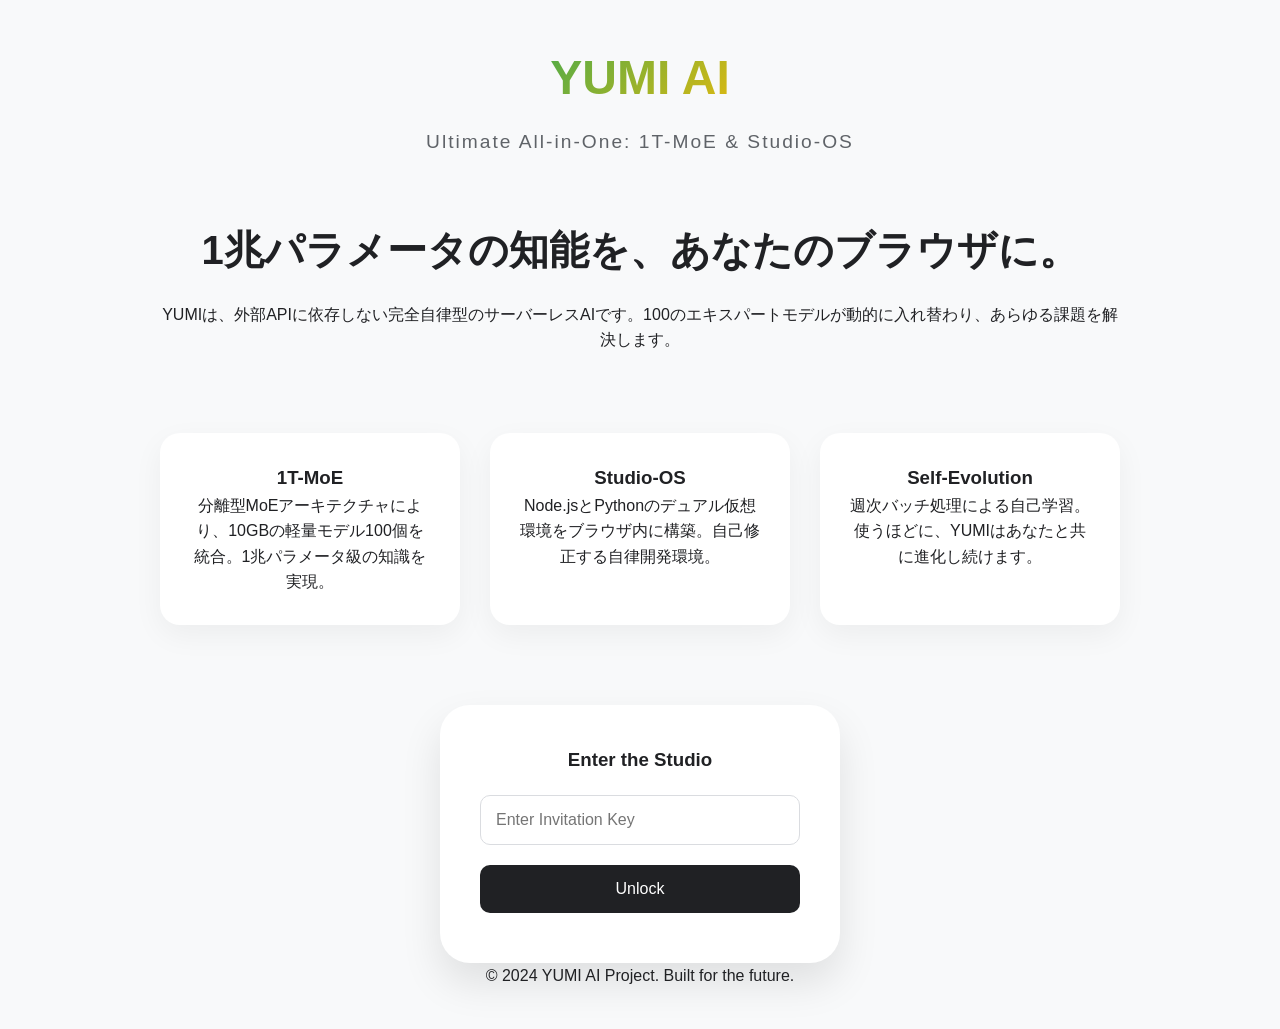
==== index.html @ 91a8aa4f "feat: Implement YUMI AI Ultimate Version 7.0 (1T-MoE, Studio-OS & Self-Evolution) - Created 1T-MoE a" ====
<!DOCTYPE html>
<html lang="ja">
<head>
    <meta charset="UTF-8">
    <meta name="viewport" content="width=device-width, initial-scale=1.0">
    <title>YUMI AI - 未来へ向かって突き進む</title>
    <link rel="stylesheet" href="style.css">
</head>
<body>
    <div class="container">
        <header>
            <h1 class="logo">YUMI AI</h1>
            <p class="tagline">Ultimate All-in-One: 1T-MoE & Studio-OS</p>
        </header>

        <main>
            <section class="hero">
                <h2>1兆パラメータの知能を、あなたのブラウザに。</h2>
                <p>YUMIは、外部APIに依存しない完全自律型のサーバーレスAIです。100のエキスパートモデルが動的に入れ替わり、あらゆる課題を解決します。</p>
            </section>

            <section class="features">
                <div class="feature-card">
                    <h3>1T-MoE</h3>
                    <p>分離型MoEアーキテクチャにより、10GBの軽量モデル100個を統合。1兆パラメータ級の知識を実現。</p>
                </div>
                <div class="feature-card">
                    <h3>Studio-OS</h3>
                    <p>Node.jsとPythonのデュアル仮想環境をブラウザ内に構築。自己修正する自律開発環境。</p>
                </div>
                <div class="feature-card">
                    <h3>Self-Evolution</h3>
                    <p>週次バッチ処理による自己学習。使うほどに、YUMIはあなたと共に進化し続けます。</p>
                </div>
            </section>

            <section class="access">
                <div class="password-box">
                    <h3>Enter the Studio</h3>
                    <input type="password" id="studio-password" placeholder="Enter Invitation Key">
                    <button id="enter-btn">Unlock</button>
                    <p id="error-msg" class="error"></p>
                </div>
            </section>
        </main>

        <footer>
            <p>&copy; 2024 YUMI AI Project. Built for the future.</p>
        </footer>
    </div>
    <script src="js/main.js"></script>
</body>
</html>
---- style.css ----
:root {
    --bg-color: #f8f9fa;
    --text-color: #202124;
    --primary-color: #1a73e8;
    --secondary-color: #5f6368;
    --border-color: #dadce0;
    --glass-bg: rgba(255, 255, 255, 0.8);
    --yumi-gradient: linear-gradient(135deg, #4285f4, #34a853, #fbbc05, #ea4335);
}

* {
    box-sizing: border-box;
    margin: 0;
    padding: 0;
}

body {
    font-family: 'Segoe UI', Tahoma, Geneva, Verdana, sans-serif;
    background-color: var(--bg-color);
    color: var(--text-color);
    line-height: 1.6;
}

/* Index Page Style */
.container {
    max-width: 1000px;
    margin: 0 auto;
    padding: 40px 20px;
    text-align: center;
}

header {
    margin-bottom: 60px;
}

.logo {
    font-size: 3rem;
    font-weight: 700;
    background: var(--yumi-gradient);
    -webkit-background-clip: text;
    -webkit-text-fill-color: transparent;
    margin-bottom: 10px;
}

.tagline {
    font-size: 1.2rem;
    color: var(--secondary-color);
    letter-spacing: 2px;
}

.hero {
    margin-bottom: 80px;
}

.hero h2 {
    font-size: 2.5rem;
    margin-bottom: 20px;
}

.features {
    display: grid;
    grid-template-columns: repeat(auto-fit, minmax(280px, 1fr));
    gap: 30px;
    margin-bottom: 80px;
}

.feature-card {
    background: white;
    padding: 30px;
    border-radius: 20px;
    box-shadow: 0 10px 30px rgba(0,0,0,0.05);
    transition: transform 0.3s ease;
}

.feature-card:hover {
    transform: translateY(-10px);
}

.password-box {
    background: white;
    padding: 40px;
    border-radius: 30px;
    max-width: 400px;
    margin: 0 auto;
    box-shadow: 0 20px 40px rgba(0,0,0,0.1);
}

.password-box input {
    width: 100%;
    padding: 15px;
    margin: 20px 0;
    border: 1px solid var(--border-color);
    border-radius: 10px;
    font-size: 1rem;
}

.password-box button {
    width: 100%;
    padding: 15px;
    background: var(--text-color);
    color: white;
    border: none;
    border-radius: 10px;
    font-size: 1rem;
    cursor: pointer;
    transition: opacity 0.3s;
}

.password-box button:hover {
    opacity: 0.9;
}

.error {
    color: var(--ea4335);
    margin-top: 10px;
    font-size: 0.9rem;
}

/* Studio/Demo Page Style */
.studio-body {
    height: 100vh;
    overflow: hidden;
}

.studio-container {
    display: grid;
    grid-template-columns: 350px 1fr;
    grid-template-rows: 1fr 50px;
    height: 100vh;
}

.left-pane {
    background: white;
    border-right: 1px solid var(--border-color);
    display: flex;
    flex-direction: column;
}

.system-status {
    padding: 20px;
    border-bottom: 1px solid var(--border-color);
    display: flex;
    align-items: center;
    gap: 10px;
}

.status-indicator {
    width: 10px;
    height: 10px;
    border-radius: 50%;
}

.status-indicator.online { background: #34a853; }

.chat-history {
    flex: 1;
    overflow-y: auto;
    padding: 20px;
    display: flex;
    flex-direction: column;
    gap: 15px;
}

.message {
    padding: 12px 16px;
    border-radius: 18px;
    max-width: 85%;
    font-size: 0.95rem;
}

.message.yumi {
    background: #f1f3f4;
    align-self: flex-start;
    border-bottom-left-radius: 4px;
}

.message.user {
    background: var(--primary-color);
    color: white;
    align-self: flex-end;
    border-bottom-right-radius: 4px;
}

.chat-input-area {
    padding: 20px;
    border-top: 1px solid var(--border-color);
    display: flex;
    gap: 10px;
}

#chat-input {
    flex: 1;
    border: 1px solid var(--border-color);
    border-radius: 20px;
    padding: 10px 15px;
    resize: none;
    height: 44px;
    font-family: inherit;
}

#send-btn {
    background: none;
    border: none;
    color: var(--primary-color);
    font-weight: 600;
    cursor: pointer;
}

.right-pane {
    display: flex;
    flex-direction: column;
    background: white;
}

.mode-tabs {
    padding: 10px 20px;
    border-bottom: 1px solid var(--border-color);
    display: flex;
    gap: 10px;
}

.tab-btn {
    padding: 8px 20px;
    border: none;
    background: none;
    border-radius: 20px;
    cursor: pointer;
    color: var(--secondary-color);
    font-weight: 500;
}

.tab-btn.active {
    background: #e8f0fe;
    color: var(--primary-color);
}

.workspace-content {
    flex: 1;
    padding: 20px;
    background: #fdfdfd;
}

.bottom-bar {
    grid-column: 1 / span 2;
    background: #202124;
    color: #9aa0a6;
    display: flex;
    justify-content: space-between;
    align-items: center;
    padding: 0 20px;
    font-size: 0.8rem;
}

.memory-monitor, .vram-monitor {
    display: flex;
    align-items: center;
    gap: 15px;
}

.separator { color: #5f6368; }
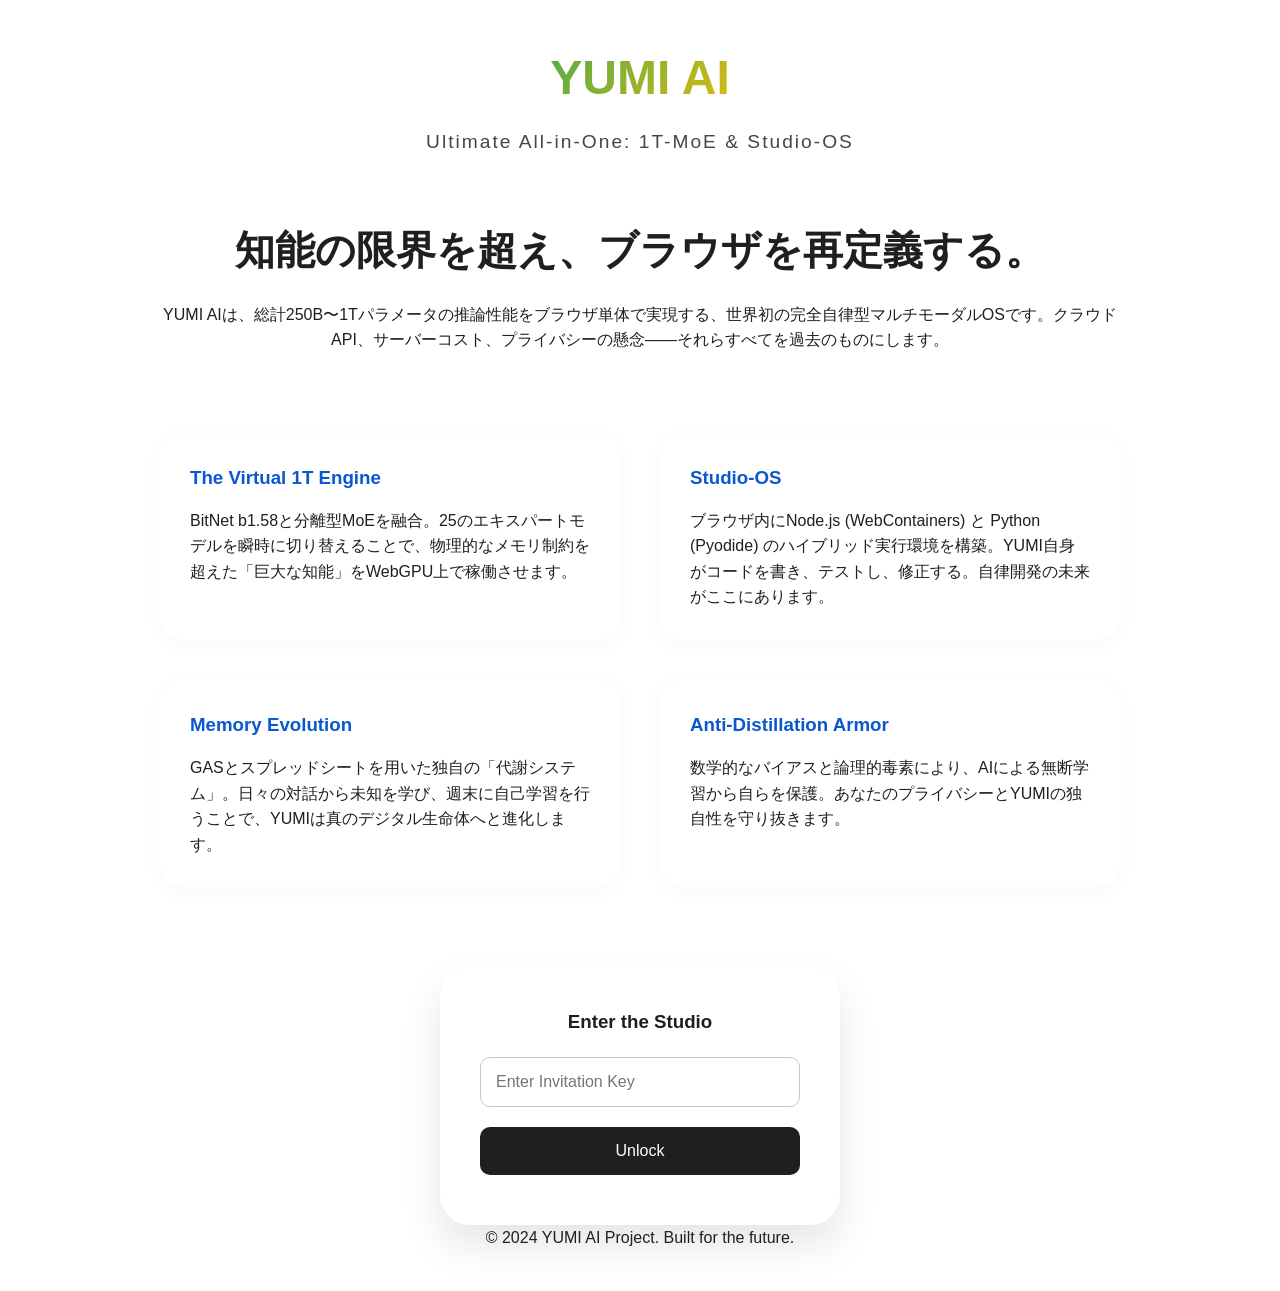
==== commit 264a8bc9: "feat: Final polish for Gemini-style UI and enhanced introduction page - Refined `demo.html` with Gem" ====
--- a/index.html
+++ b/index.html
@@ -15,22 +15,26 @@
 
         <main>
             <section class="hero">
-                <h2>1兆パラメータの知能を、あなたのブラウザに。</h2>
-                <p>YUMIは、外部APIに依存しない完全自律型のサーバーレスAIです。100のエキスパートモデルが動的に入れ替わり、あらゆる課題を解決します。</p>
+                <h2>知能の限界を超え、ブラウザを再定義する。</h2>
+                <p>YUMI AIは、総計250B〜1Tパラメータの推論性能をブラウザ単体で実現する、世界初の完全自律型マルチモーダルOSです。クラウドAPI、サーバーコスト、プライバシーの懸念——それらすべてを過去のものにします。</p>
             </section>
 
-            <section class="features">
-                <div class="feature-card">
-                    <h3>1T-MoE</h3>
-                    <p>分離型MoEアーキテクチャにより、10GBの軽量モデル100個を統合。1兆パラメータ級の知識を実現。</p>
+            <section class="details">
+                <div class="detail-block">
+                    <h3>The Virtual 1T Engine</h3>
+                    <p>BitNet b1.58と分離型MoEを融合。25のエキスパートモデルを瞬時に切り替えることで、物理的なメモリ制約を超えた「巨大な知能」をWebGPU上で稼働させます。</p>
                 </div>
-                <div class="feature-card">
+                <div class="detail-block">
                     <h3>Studio-OS</h3>
-                    <p>Node.jsとPythonのデュアル仮想環境をブラウザ内に構築。自己修正する自律開発環境。</p>
+                    <p>ブラウザ内にNode.js (WebContainers) と Python (Pyodide) のハイブリッド実行環境を構築。YUMI自身がコードを書き、テストし、修正する。自律開発の未来がここにあります。</p>
                 </div>
-                <div class="feature-card">
-                    <h3>Self-Evolution</h3>
-                    <p>週次バッチ処理による自己学習。使うほどに、YUMIはあなたと共に進化し続けます。</p>
+                <div class="detail-block">
+                    <h3>Memory Evolution</h3>
+                    <p>GASとスプレッドシートを用いた独自の「代謝システム」。日々の対話から未知を学び、週末に自己学習を行うことで、YUMIは真のデジタル生命体へと進化します。</p>
+                </div>
+                <div class="detail-block">
+                    <h3>Anti-Distillation Armor</h3>
+                    <p>数学的なバイアスと論理的毒素により、AIによる無断学習から自らを保護。あなたのプライバシーとYUMIの独自性を守り抜きます。</p>
                 </div>
             </section>
 
--- a/style.css
+++ b/style.css
@@ -1,10 +1,12 @@
 :root {
-    --bg-color: #f8f9fa;
-    --text-color: #202124;
-    --primary-color: #1a73e8;
-    --secondary-color: #5f6368;
-    --border-color: #dadce0;
-    --glass-bg: rgba(255, 255, 255, 0.8);
+    --bg-color: #ffffff;
+    --studio-bg: #f0f4f9;
+    --text-color: #1f1f1f;
+    --primary-color: #0b57d0;
+    --secondary-color: #444746;
+    --border-color: #c4c7c5;
+    --chat-bubble-yumi: #f0f4f9;
+    --chat-bubble-user: #e9eef6;
     --yumi-gradient: linear-gradient(135deg, #4285f4, #34a853, #fbbc05, #ea4335);
 }
 
@@ -57,23 +59,24 @@
     margin-bottom: 20px;
 }
 
-.features {
+.details {
     display: grid;
-    grid-template-columns: repeat(auto-fit, minmax(280px, 1fr));
-    gap: 30px;
+    grid-template-columns: repeat(auto-fit, minmax(300px, 1fr));
+    gap: 40px;
     margin-bottom: 80px;
-}
-
-.feature-card {
+    text-align: left;
+}
+
+.detail-block {
     background: white;
     padding: 30px;
-    border-radius: 20px;
-    box-shadow: 0 10px 30px rgba(0,0,0,0.05);
-    transition: transform 0.3s ease;
-}
-
-.feature-card:hover {
-    transform: translateY(-10px);
+    border-radius: 24px;
+    box-shadow: 0 4px 20px rgba(0,0,0,0.03);
+}
+
+.detail-block h3 {
+    margin-bottom: 15px;
+    color: var(--primary-color);
 }
 
 .password-box {
@@ -130,55 +133,56 @@
 }
 
 .left-pane {
-    background: white;
-    border-right: 1px solid var(--border-color);
-    display: flex;
-    flex-direction: column;
+    background: var(--bg-color);
+    padding: 16px;
+    display: flex;
+    flex-direction: column;
+    gap: 24px;
 }
 
 .system-status {
-    padding: 20px;
-    border-bottom: 1px solid var(--border-color);
+    padding: 8px 16px;
     display: flex;
     align-items: center;
-    gap: 10px;
+    gap: 12px;
+    font-weight: 500;
 }
 
 .status-indicator {
-    width: 10px;
-    height: 10px;
+    width: 8px;
+    height: 8px;
     border-radius: 50%;
 }
 
-.status-indicator.online { background: #34a853; }
+.status-indicator.online { background: #1e8e3e; }
 
 .chat-history {
     flex: 1;
     overflow-y: auto;
-    padding: 20px;
-    display: flex;
-    flex-direction: column;
-    gap: 15px;
+    padding: 8px;
+    display: flex;
+    flex-direction: column;
+    gap: 24px;
 }
 
 .message {
-    padding: 12px 16px;
-    border-radius: 18px;
-    max-width: 85%;
-    font-size: 0.95rem;
+    padding: 16px 24px;
+    border-radius: 28px;
+    max-width: 90%;
+    font-size: 1rem;
+    line-height: 1.6;
 }
 
 .message.yumi {
-    background: #f1f3f4;
+    background: var(--chat-bubble-yumi);
+    color: var(--text-color);
     align-self: flex-start;
-    border-bottom-left-radius: 4px;
 }
 
 .message.user {
-    background: var(--primary-color);
-    color: white;
+    background: var(--chat-bubble-user);
+    color: var(--text-color);
     align-self: flex-end;
-    border-bottom-right-radius: 4px;
 }
 
 .chat-input-area {
@@ -190,12 +194,15 @@
 
 #chat-input {
     flex: 1;
-    border: 1px solid var(--border-color);
-    border-radius: 20px;
-    padding: 10px 15px;
+    border: none;
+    background: var(--studio-bg);
+    border-radius: 32px;
+    padding: 16px 24px;
     resize: none;
-    height: 44px;
+    height: 56px;
     font-family: inherit;
+    font-size: 1rem;
+    outline: none;
 }
 
 #send-btn {
@@ -209,35 +216,61 @@
 .right-pane {
     display: flex;
     flex-direction: column;
+    background: var(--studio-bg);
+    margin: 16px;
+    border-radius: 32px;
+    overflow: hidden;
+}
+
+.mode-tabs {
+    padding: 24px;
+    display: flex;
+    gap: 16px;
+}
+
+.tab-btn {
+    padding: 12px 24px;
+    border: none;
     background: white;
-}
-
-.mode-tabs {
-    padding: 10px 20px;
-    border-bottom: 1px solid var(--border-color);
-    display: flex;
-    gap: 10px;
-}
-
-.tab-btn {
-    padding: 8px 20px;
-    border: none;
-    background: none;
-    border-radius: 20px;
+    border-radius: 24px;
     cursor: pointer;
     color: var(--secondary-color);
     font-weight: 500;
+    transition: all 0.2s;
 }
 
 .tab-btn.active {
-    background: #e8f0fe;
-    color: var(--primary-color);
+    background: var(--primary-color);
+    color: white;
 }
 
 .workspace-content {
     flex: 1;
-    padding: 20px;
-    background: #fdfdfd;
+    padding: 0;
+    background: #1e1e1e; /* Monaco-like background */
+    display: flex;
+    flex-direction: column;
+}
+
+#status-display {
+    padding: 8px 15px;
+    background: #252526;
+    color: #cccccc;
+    font-size: 0.75rem;
+    border-bottom: 1px solid #3e3e42;
+}
+
+#editor-container {
+    flex: 1;
+    width: 100%;
+}
+
+#media-preview {
+    flex: 1;
+    margin: 20px;
+    background: #000;
+    border-radius: 12px;
+    box-shadow: 0 20px 50px rgba(0,0,0,0.5);
 }
 
 .bottom-bar {
